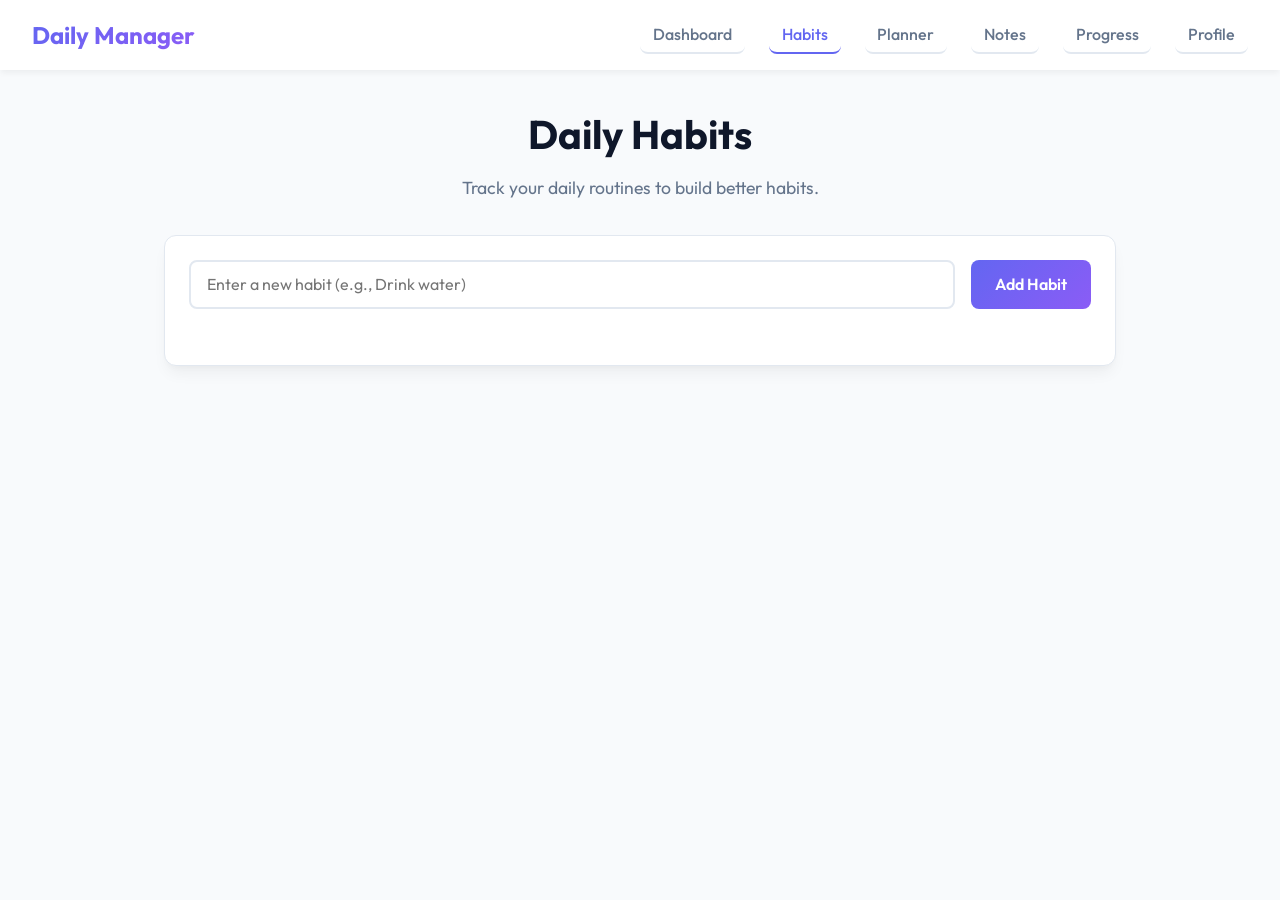
==== frontend/habits.html @ c784560d "initialized repo" ====
<!DOCTYPE html>
<html lang="en">
<head>
    <meta charset="UTF-8">
    <meta name="viewport" content="width=device-width, initial-scale=1.0">
    <title>Daily Life Manager - Habits</title>
    <link rel="stylesheet" href="css/global.css">
    <link rel="stylesheet" href="css/habits.css">
</head>
<body>
    <nav class="navbar">
        <div class="logo">Daily Manager</div>
        <ul class="nav-links">
            <li><a href="index.html">Dashboard</a></li>
            <li><a href="habits.html">Habits</a></li>
            <li><a href="planner.html">Planner</a></li>
            <li><a href="notes.html">Notes</a></li>
            <li><a href="progress.html">Progress</a></li>
            <li><a href="profile.html">Profile</a></li>
        </ul>
    </nav>

    <main class="container fade-in">
        <header class="page-header">
            <h1>Daily Habits</h1>
            <p>Track your daily routines to build better habits.</p>
        </header>
        
        <div class="card">
            <div class="input-group">
                <input type="text" id="habit-input" placeholder="Enter a new habit (e.g., Drink water)">
                <button id="add-habit-btn">Add Habit</button>
            </div>
            
            <ul class="item-list" id="habits-list">
            </ul>
        </div>
    </main>

    <script src="javascript/global.js"></script>
    <script src="javascript/habit.js"></script>
</body>
</html>
---- frontend/css/global.css ----
@import url('https://fonts.googleapis.com/css2?family=Outfit:wght@300;400;500;600;700&display=swap');

:root {
    /* Define primary colors and theme variables */
    --primary: #6366f1;
    --primary-hover: #4f46e5;
    --secondary: #8b5cf6;
    --bg-color: #f8fafc;
    --text-color: #0f172a;
    --text-muted: #64748b;
    --card-bg: #ffffff;
    --card-shadow: 0 10px 15px -3px rgba(0, 0, 0, 0.05), 0 4px 6px -2px rgba(0, 0, 0, 0.025);
    --border-color: #e2e8f0;
    --success: #10b981;
    --danger: #ef4444;
    --radius: 12px;
    --transition: 0.3s ease;
}

* {
    margin: 0;
    padding: 0;
    box-sizing: border-box;
}

body {
    font-family: 'Outfit', sans-serif;
    background-color: var(--bg-color);
    color: var(--text-color);
    line-height: 1.6;
    display: flex;
    flex-direction: column;
    min-height: 100vh;
}

/* Navbar Styling */
.navbar {
    background: var(--card-bg);
    padding: 1rem 2rem;
    display: flex;
    justify-content: space-between;
    align-items: center;
    box-shadow: 0 4px 6px -1px rgba(0, 0, 0, 0.05);
    position: sticky;
    top: 0;
    z-index: 100;
}

.navbar .logo {
    font-size: 1.5rem;
    font-weight: 700;
    background: linear-gradient(135deg, var(--primary), var(--secondary));
    -webkit-background-clip: text;
    background-clip: text;
    -webkit-text-fill-color: transparent;
    color: transparent;
}

.nav-links {
    list-style: none;
    display: flex;
    gap: 1.5rem;
}

.nav-links a {
    text-decoration: none;
    color: var(--text-muted);
    font-weight: 500;
    transition: var(--transition);
    padding: 0.5rem 0.8rem;
    border-radius: 8px;
    border-bottom: 2px solid #e2e8f0;
}

.nav-links a:hover {
    color: var(--primary);
    background-color: #e0e7ff;
}

.nav-links a.active {
    color: var(--primary);
    border-bottom: 2px solid var(--primary);
    background-color: transparent;
}

/* Main Layout */
.container {
    flex: 1;
    width: 100%;
    max-width: 1000px;
    margin: 2rem auto;
    padding: 0 1.5rem;
}

/* Page Header */
.page-header {
    margin-bottom: 2rem;
    text-align: center;
}

.page-header h1 {
    font-size: 2.5rem;
    margin-bottom: 0.5rem;
    color: var(--text-color);
}

.page-header p {
    color: var(--text-muted);
    font-size: 1.1rem;
}

/* Card Styling */
.card {
    background: var(--card-bg);
    border-radius: var(--radius);
    padding: 1.5rem;
    box-shadow: var(--card-shadow);
    transition: var(--transition);
    border: 1px solid var(--border-color);
}

.card:hover {
    transform: translateY(-5px);
    box-shadow: 0 20px 25px -5px rgba(0, 0, 0, 0.1), 0 10px 10px -5px rgba(0, 0, 0, 0.04);
}

/* Global Forms & Inputs */
.input-group {
    display: flex;
    gap: 1rem;
    margin-bottom: 2rem;
    flex-wrap: wrap;
}

input[type="text"],
input[type="time"],
textarea {
    flex: 1;
    padding: 0.8rem 1rem;
    border: 2px solid var(--border-color);
    border-radius: 8px;
    font-family: inherit;
    font-size: 1rem;
    transition: var(--transition);
    outline: none;
}

input[type="text"]:focus,
input[type="time"]:focus,
textarea:focus {
    border-color: var(--primary);
    box-shadow: 0 0 0 3px rgba(99, 102, 241, 0.2);
}

button {
    background: linear-gradient(135deg, var(--primary), var(--secondary));
    color: white;
    border: none;
    padding: 0.8rem 1.5rem;
    border-radius: 8px;
    font-family: inherit;
    font-size: 1rem;
    font-weight: 600;
    cursor: pointer;
    transition: var(--transition);
}

button:hover {
    transform: translateY(-2px);
    box-shadow: 0 4px 12px rgba(99, 102, 241, 0.4);
}

button.danger {
    background: var(--danger);
}

button.danger:hover {
    box-shadow: 0 4px 12px rgba(239, 68, 68, 0.4);
}

/* Global Simple animations */
@keyframes fadeIn {
    from { opacity: 0; transform: translateY(10px); }
    to { opacity: 1; transform: translateY(0); }
}

.fade-in {
    animation: fadeIn 0.5s ease forwards;
}

/* Two Column Layout */
.two-column {
    display: grid;
    grid-template-columns: 1fr 1fr;
    gap: 2rem;
    margin-bottom: 2rem;
}

.two-column > * {
    display: flex;
    flex-direction: column;
    gap: 1.5rem;
}
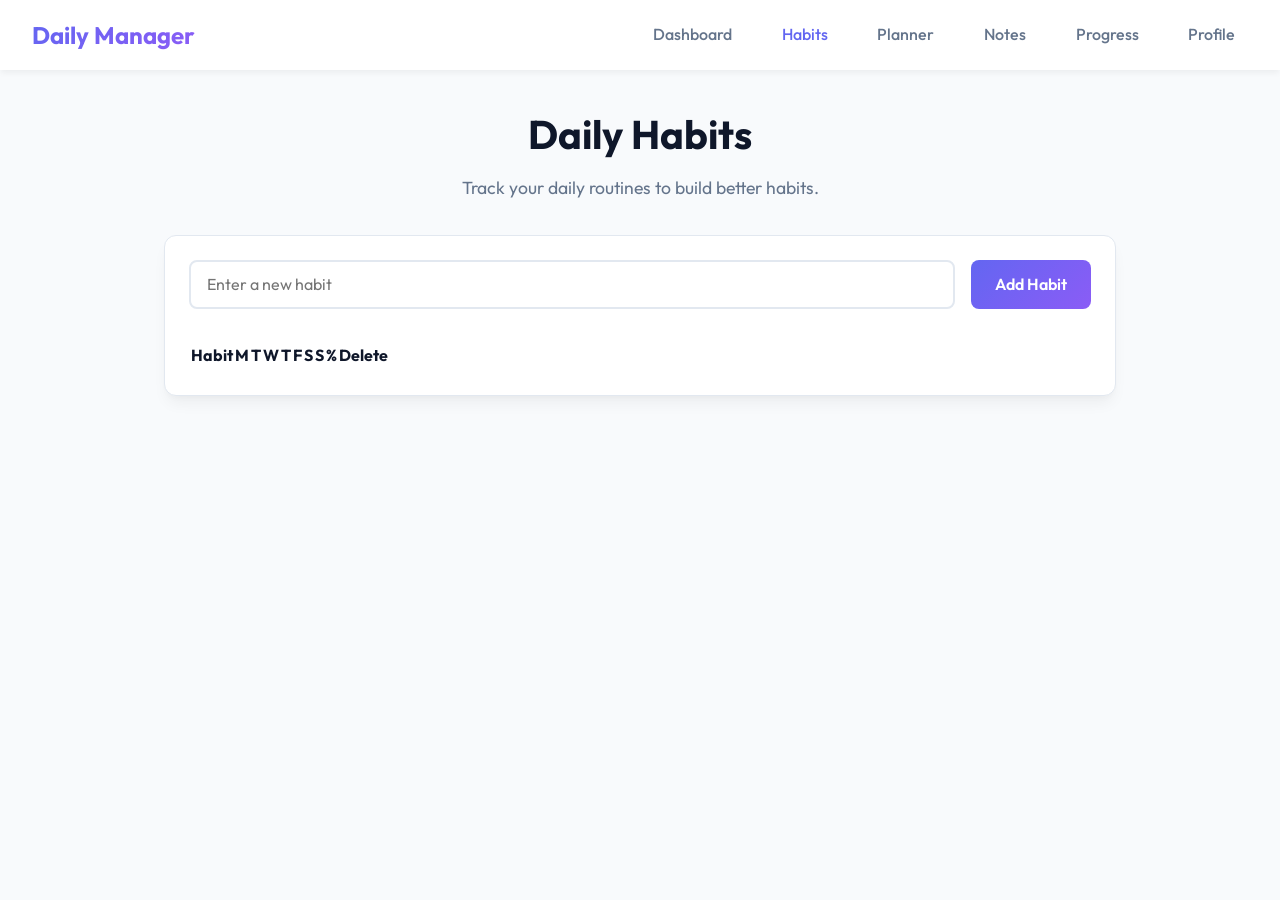
==== commit 7853b813: "recent changes" ====
--- a/frontend/habits.html
+++ b/frontend/habits.html
@@ -4,10 +4,13 @@
     <meta charset="UTF-8">
     <meta name="viewport" content="width=device-width, initial-scale=1.0">
     <title>Daily Life Manager - Habits</title>
+
     <link rel="stylesheet" href="css/global.css">
     <link rel="stylesheet" href="css/habits.css">
 </head>
+
 <body>
+
     <nav class="navbar">
         <div class="logo">Daily Manager</div>
         <ul class="nav-links">
@@ -21,23 +24,43 @@
     </nav>
 
     <main class="container fade-in">
+
         <header class="page-header">
             <h1>Daily Habits</h1>
             <p>Track your daily routines to build better habits.</p>
         </header>
-        
+
         <div class="card">
+
             <div class="input-group">
-                <input type="text" id="habit-input" placeholder="Enter a new habit (e.g., Drink water)">
+                <input type="text" id="habit-input" placeholder="Enter a new habit">
                 <button id="add-habit-btn">Add Habit</button>
             </div>
-            
-            <ul class="item-list" id="habits-list">
-            </ul>
+
+            <table class="habit-table">
+                <thead>
+                    <tr>
+                        <th>Habit</th>
+                        <th>M</th>
+                        <th>T</th>
+                        <th>W</th>
+                        <th>T</th>
+                        <th>F</th>
+                        <th>S</th>
+                        <th>S</th>
+                        <th>%</th>
+                        <th>Delete</th>
+                    </tr>
+                </thead>
+                <tbody id="habits-table-body"></tbody>
+            </table>
+
         </div>
+
     </main>
 
     <script src="javascript/global.js"></script>
     <script src="javascript/habit.js"></script>
+
 </body>
 </html>
--- a/frontend/css/global.css
+++ b/frontend/css/global.css
@@ -33,7 +33,6 @@
     min-height: 100vh;
 }
 
-/* Navbar Styling */
 .navbar {
     background: var(--card-bg);
     padding: 1rem 2rem;
@@ -69,7 +68,6 @@
     transition: var(--transition);
     padding: 0.5rem 0.8rem;
     border-radius: 8px;
-    border-bottom: 2px solid #e2e8f0;
 }
 
 .nav-links a:hover {
@@ -79,7 +77,6 @@
 
 .nav-links a.active {
     color: var(--primary);
-    border-bottom: 2px solid var(--primary);
     background-color: transparent;
 }
 
@@ -91,6 +88,8 @@
     margin: 2rem auto;
     padding: 0 1.5rem;
 }
+
+
 
 /* Page Header */
 .page-header {
